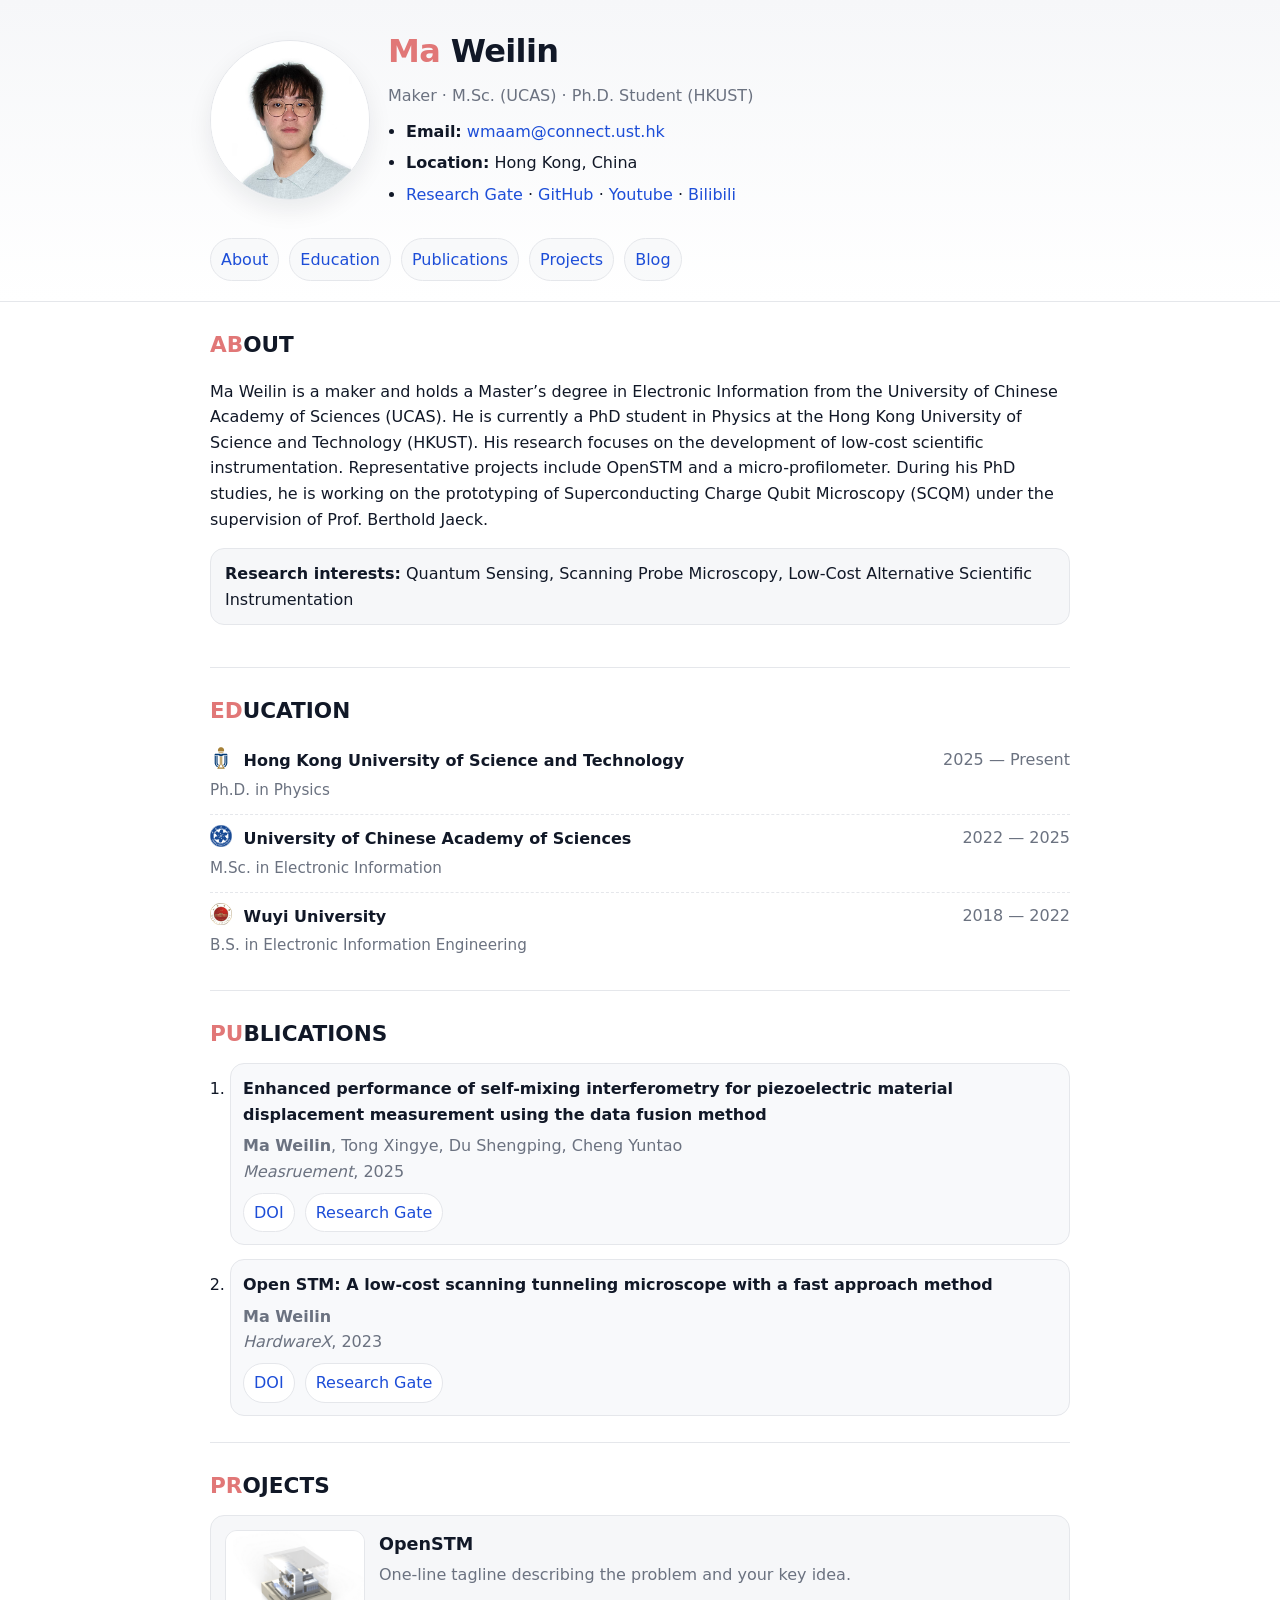
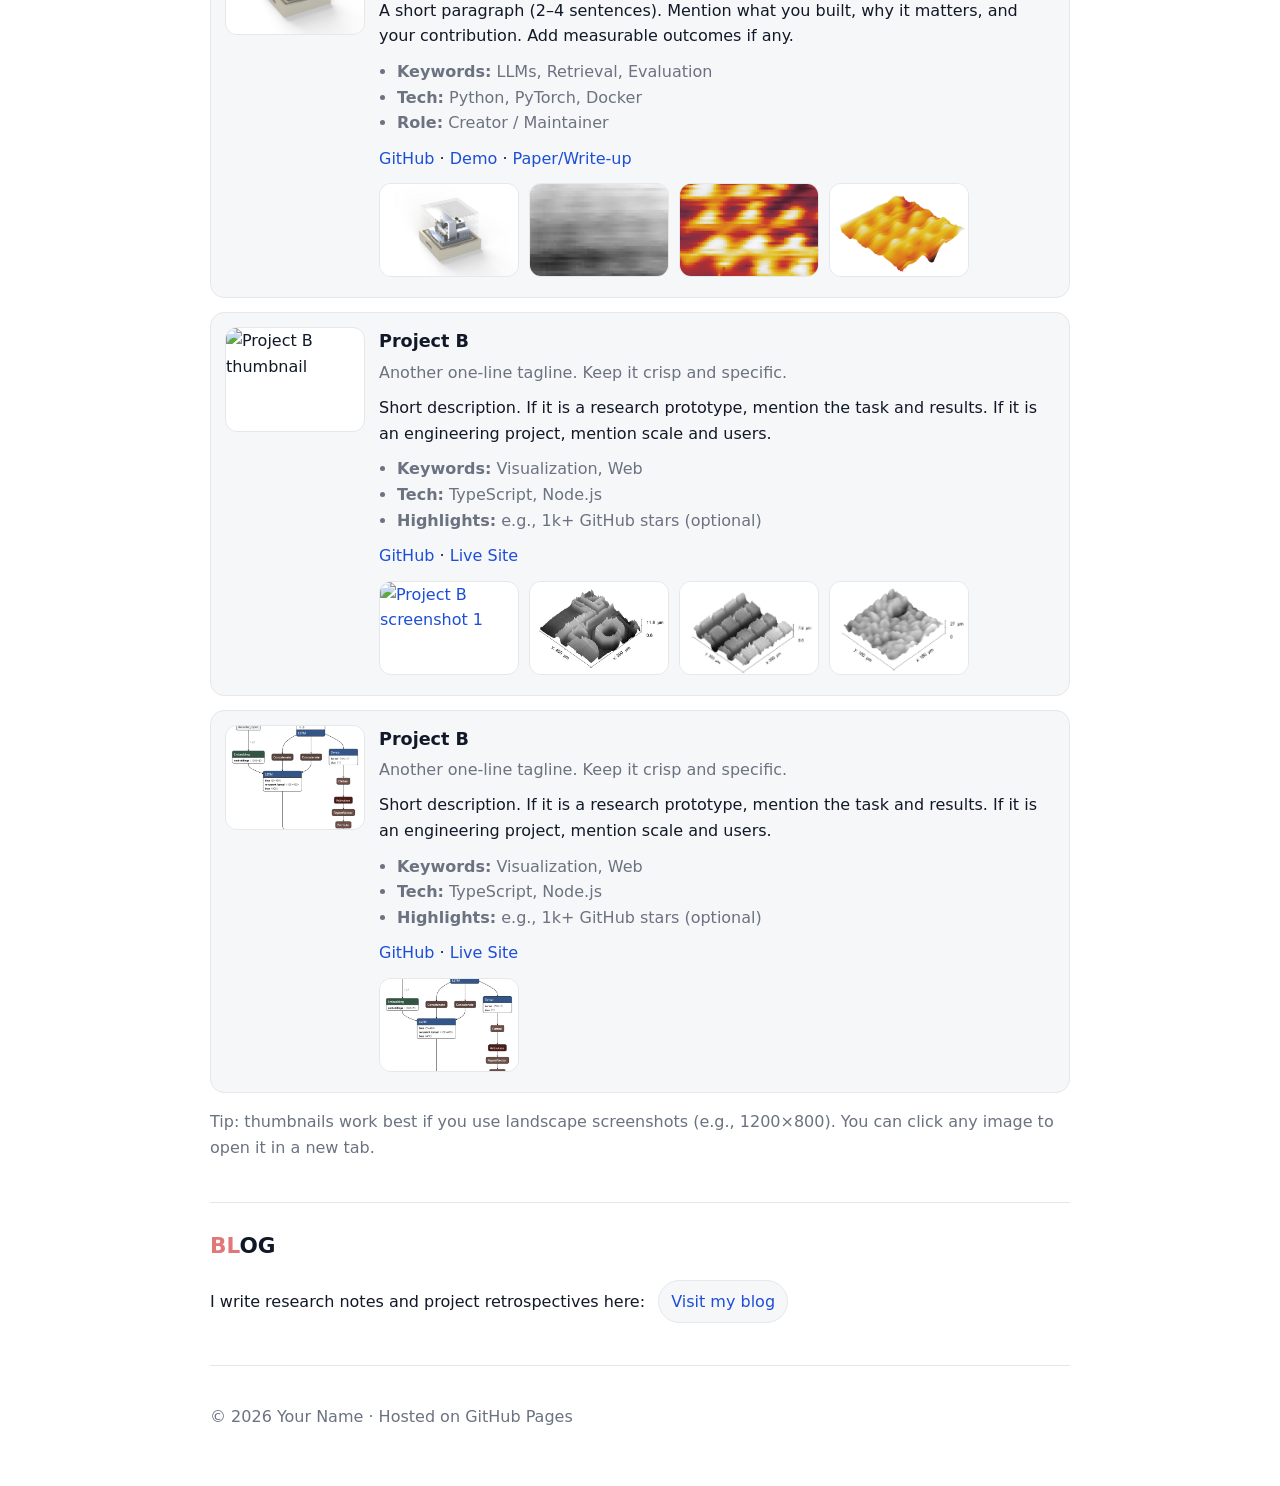
==== index.html @ 10c4ed1a "template commited" ====
<!doctype html>
<html lang="en">
  <head>
    <meta charset="utf-8" />
    <meta name="viewport" content="width=device-width, initial-scale=1" />
    <title>Ma Weilin | Academic Homepage</title>
    <meta
      name="description"
      content="Academic homepage of Ma Weilin: bio, education, publications, projects, and blog."
    />
    <meta name="color-scheme" content="light dark" />

    <link rel="stylesheet" href="assets/style.css" />
  </head>

  <body>
    <a class="skip-link" href="#main">Skip to content</a>

    <header class="site-header">
      <div class="container">
        <div class="hero">
          <img
            class="avatar"
            src="assets/avatar.jpg"
            alt="Portrait of Your Name"
            width="160"
            height="160"
            loading="lazy"
          />

          <div class="hero-text">
            <h1 class="name"><span class="pr-accent">Ma</span> Weilin</h1>
            <p class="title">
              Maker · M.Sc. (UCAS) · Ph.D. Student (HKUST)
            </p>

            <ul class="meta">
              <li>
                <strong>Email:</strong>
                <a href="mailto:wmaam@connect.ust.hk">wmaam@connect.ust.hk</a>
              </li>
              <li><strong>Location:</strong> Hong Kong, China</li>
              <li class="links">
                <a href="https://www.researchgate.net/profile/Weilin-Ma-3" target="_blank" rel="noreferrer">Research Gate</a>
                <span aria-hidden="true">·</span>
                <a href="https://github.com/Dimsmary" target="_blank" rel="noreferrer">GitHub</a>
                <span aria-hidden="true">·</span>
                <a href="https://www.youtube.com/@dimsmary8898" target="_blank" rel="noreferrer">Youtube</a>
                <span aria-hidden="true">·</span>
                <a href="https://space.bilibili.com/5657589" target="_blank" rel="noreferrer">Bilibili</a>
              </li>
            </ul>
          </div>
        </div>

        <nav class="nav" aria-label="On-page navigation">
          <a href="#about">About</a>
          <a href="#education">Education</a>
          <a href="#publications">Publications</a>
          <a href="#projects">Projects</a>
          <a href="#blog">Blog</a>
        </nav>
      </div>
    </header>

    <main id="main" class="container">
      <!-- About -->
      <section id="about" class="section">
        <h2><span class="pr-accent">AB</span>OUT</h2>
        <p>
          Ma Weilin is a maker and holds a Master’s degree in Electronic Information from the University of Chinese Academy of Sciences (UCAS). 
          He is currently a PhD student in Physics at the Hong Kong University of Science and Technology (HKUST).
          His research focuses on the development of low-cost scientific instrumentation. Representative projects include OpenSTM and a micro-profilometer.
          During his PhD studies, he is working on the prototyping of Superconducting Charge Qubit Microscopy (SCQM) under the supervision of Prof. Berthold Jaeck.
        </p>

        <p class="highlights">
          <strong>Research interests:</strong>
          <span>Quantum Sensing, Scanning Probe Microscopy, Low-Cost Alternative Scientific Instrumentation</span>
        </p>
      </section>

      <!-- Education -->
      <section id="education" class="section">
        <h2><span class="pr-accent">ED</span>UCATION</h2>

        <ol class="timeline compact">
          <li class="timeline-item">
            <div class="timeline-head">
              <span class="timeline-title">
                <img src="assets/logos/hkust.svg" alt="HKUST logo" class="edu-logo" loading="lazy"/>
                Hong Kong University of Science and Technology
              </span>
              <span class="timeline-time">2025 — Present</span>
            </div>
            <div class="timeline-body">
              <p>
                Ph.D. in Physics<br />
              </p>
            </div>
          </li>

          <li class="timeline-item">
            <div class="timeline-head">
              <span class="timeline-title">
                <img src="assets/logos/ucas.png" alt="HKUST logo" class="edu-logo" loading="lazy"/>
                University of Chinese Academy of Sciences
              </span>
              <span class="timeline-time">2022 — 2025</span>
            </div>
            <div class="timeline-body">
              <p>M.Sc. in Electronic Information</p>
            </div>
          </li>

          <li class="timeline-item">
            <div class="timeline-head">
              <span class="timeline-title">
                <img src="assets/logos/wyu.png" alt="HKUST logo" class="edu-logo" loading="lazy"/>
                Wuyi University
              </span>
              <span class="timeline-time">2018 — 2022</span>
            </div>
            <div class="timeline-body">
              <p>B.S. in Electronic Information Engineering</p>
            </div>
          </li>
        </ol>
      </section>

      <!-- Publications -->
      <section id="publications" class="section">
        <h2><span class="pr-accent">PU</span>BLICATIONS</h2>
        <ol class="pub-list">
          <li class="pub">
            <div class="pub-title"><strong>Enhanced performance of self-mixing interferometry for 
              piezoelectric material displacement measurement using the data fusion method</strong></div>
            <div class="pub-authors">
              <strong>Ma Weilin</strong>, Tong Xingye, Du Shengping, Cheng Yuntao
            </div>
            <div class="pub-venue">
              <em>Measruement</em>, 2025
            </div>
            <div class="pub-links">
              <a href="https://doi.org/10.1016/j.measurement.2025.117261" target="_blank" rel="noreferrer">DOI</a>
              <a href="https://www.researchgate.net/publication/389751464_Enhanced_performance_of_self-mixing_interferometry_for_piezoelectric_material_displacement_measurement_using_the_data_fusion_method" target="_blank" rel="noreferrer">Research Gate</a>
            </div>
          </li>

          <li class="pub">
            <div class="pub-title"><strong>Open STM: A low-cost scanning tunneling microscope with a fast approach method</strong></div>
            <div class="pub-authors">
              <strong>Ma Weilin</strong>
            </div>
            <div class="pub-venue">
              <em>HardwareX</em>, 2023
            </div>
            <div class="pub-links">
              <a href="https://doi.org/10.1016/j.ohx.2023.e00504" target="_blank" rel="noreferrer">DOI</a>
              <a href="https://www.researchgate.net/publication/376732920_Open_STM_A_low-cost_scanning_tunneling_microscope_with_a_fast_approach_method" target="_blank" rel="noreferrer">Research Gate</a>
            </div>
          </li>
        </ol>
      </section>

        <!-- Projects (with images) -->
        <section id="projects" class="section">
        <h2><span class="pr-accent">PR</span>OJECTS</h2>

        <div class="projects">
            <!-- Project A -->
            <article class="proj">
            <div class="proj-thumb">
                <img
                src="assets/projects/proj-a-1.jpg"
                alt="Project A thumbnail"
                loading="lazy"
                width="240"
                height="180"
                />
            </div>

            <div class="proj-main">
                <div class="proj-head">
                <h3 class="proj-title">OpenSTM</h3>
                <p class="proj-subtitle muted">
                    One-line tagline describing the problem and your key idea.
                </p>
                </div>

                <p class="proj-desc">
                A short paragraph (2–4 sentences). Mention what you built, why it
                matters, and your contribution. Add measurable outcomes if any.
                </p>

                <ul class="proj-meta">
                <li><strong>Keywords:</strong> LLMs, Retrieval, Evaluation</li>
                <li><strong>Tech:</strong> Python, PyTorch, Docker</li>
                <li><strong>Role:</strong> Creator / Maintainer</li>
                </ul>

                <p class="proj-links">
                <a href="#" target="_blank" rel="noreferrer">GitHub</a>
                <span aria-hidden="true">·</span>
                <a href="#" target="_blank" rel="noreferrer">Demo</a>
                <span aria-hidden="true">·</span>
                <a href="#" target="_blank" rel="noreferrer">Paper/Write-up</a>
                </p>

                <!-- Multiple small images -->
                <div class="proj-gallery" aria-label="Project A gallery">
                <a class="shot" href="assets/projects/proj-a-1.jpg" target="_blank" rel="noreferrer">
                    <img src="assets/projects/proj-a-1.jpg" alt="Project A screenshot 1" loading="lazy" width="320" height="200" />
                </a>
                <a class="shot" href="assets/projects/proj-a-2.png" target="_blank" rel="noreferrer">
                    <img src="assets/projects/proj-a-2.png" alt="Project A screenshot 2" loading="lazy" width="320" height="200" />
                </a>
                <a class="shot" href="assets/projects/proj-a-3.png" target="_blank" rel="noreferrer">
                    <img src="assets/projects/proj-a-3.png" alt="Project A screenshot 3" loading="lazy" width="320" height="200" />
                </a>
                <a class="shot" href="assets/projects/proj-a-4.png" target="_blank" rel="noreferrer">
                    <img src="assets/projects/proj-a-4.png" alt="Project A screenshot 3" loading="lazy" width="320" height="200" />
                </a>
                </div>
            </div>
            </article>

            <!-- Project B -->
            <article class="proj">
            <div class="proj-thumb">
                <img
                src="assets/projects/proj-b-1.jpg"
                alt="Project B thumbnail"
                loading="lazy"
                width="240"
                height="180"
                />
            </div>

            <div class="proj-main">
                <div class="proj-head">
                <h3 class="proj-title">Project B</h3>
                <p class="proj-subtitle muted">
                    Another one-line tagline. Keep it crisp and specific.
                </p>
                </div>

                <p class="proj-desc">
                Short description. If it is a research prototype, mention the task and
                results. If it is an engineering project, mention scale and users.
                </p>

                <ul class="proj-meta">
                <li><strong>Keywords:</strong> Visualization, Web</li>
                <li><strong>Tech:</strong> TypeScript, Node.js</li>
                <li><strong>Highlights:</strong> e.g., 1k+ GitHub stars (optional)</li>
                </ul>

                <p class="proj-links">
                <a href="#" target="_blank" rel="noreferrer">GitHub</a>
                <span aria-hidden="true">·</span>
                <a href="#" target="_blank" rel="noreferrer">Live Site</a>
                </p>

                <div class="proj-gallery" aria-label="Project B gallery">
                <a class="shot" href="assets/projects/proj-b-1.jpg" target="_blank" rel="noreferrer">
                    <img src="assets/projects/proj-b-1.jpg" alt="Project B screenshot 1" loading="lazy" width="320" height="200" />
                </a>
                <a class="shot" href="assets/projects/proj-b-2.png" target="_blank" rel="noreferrer">
                    <img src="assets/projects/proj-b-2.png" alt="Project B screenshot 2" loading="lazy" width="320" height="200" />
                </a>
                                <a class="shot" href="assets/projects/proj-b-3.png" target="_blank" rel="noreferrer">
                    <img src="assets/projects/proj-b-3.png" alt="Project B screenshot 2" loading="lazy" width="320" height="200" />
                </a>
                                <a class="shot" href="assets/projects/proj-b-4.png" target="_blank" rel="noreferrer">
                    <img src="assets/projects/proj-b-4.png" alt="Project B screenshot 2" loading="lazy" width="320" height="200" />
                </a>
                </div>
            </div>
            </article>

            <!-- Project C -->
            <article class="proj">
            <div class="proj-thumb">
                <img
                src="assets/projects/proj-c-1.png"
                alt="Project B thumbnail"
                loading="lazy"
                width="240"
                height="180"
                />
            </div>

            <div class="proj-main">
                <div class="proj-head">
                <h3 class="proj-title">Project B</h3>
                <p class="proj-subtitle muted">
                    Another one-line tagline. Keep it crisp and specific.
                </p>
                </div>

                <p class="proj-desc">
                Short description. If it is a research prototype, mention the task and
                results. If it is an engineering project, mention scale and users.
                </p>

                <ul class="proj-meta">
                <li><strong>Keywords:</strong> Visualization, Web</li>
                <li><strong>Tech:</strong> TypeScript, Node.js</li>
                <li><strong>Highlights:</strong> e.g., 1k+ GitHub stars (optional)</li>
                </ul>

                <p class="proj-links">
                <a href="#" target="_blank" rel="noreferrer">GitHub</a>
                <span aria-hidden="true">·</span>
                <a href="#" target="_blank" rel="noreferrer">Live Site</a>
                </p>

                <div class="proj-gallery" aria-label="Project B gallery">
                <a class="shot" href="assets/projects/proj-c-1.png" target="_blank" rel="noreferrer">
                    <img src="assets/projects/proj-c-1.png" alt="Project B screenshot 1" loading="lazy" width="320" height="200" />
                </a>
                </div>
            </div>
            </article>
        </div>

        <p class="muted project-note">
            Tip: thumbnails work best if you use landscape screenshots (e.g., 1200×800).
            You can click any image to open it in a new tab.
        </p>
        </section>

      <!-- Blog -->
      <section id="blog" class="section">
        <h2><span class="pr-accent">BL</span>OG</h2>
        <p>
          I write research notes and project retrospectives here:
          <a class="button" href="https://blog.dimsmary.tech" target="_blank" rel="noreferrer">
            Visit my blog
          </a>
        </p>
      </section>

      <footer class="footer">
        <p class="muted">
          © <span id="year"></span> Your Name · Hosted on GitHub Pages
        </p>
      </footer>
    </main>

    <script>
      document.getElementById("year").textContent = new Date().getFullYear();
    </script>
  </body>
</html>
---- assets/style.css ----
/* ========== Base ========== */
:root {
  --bg: #ffffff;
  --panel: #f6f7f9;
  --text: #111827;
  --muted: #6b7280;
  --border: #e5e7eb;
  --link: #1d4ed8;
  --link-hover: #1e40af;

  --shadow: 0 10px 25px rgba(17, 24, 39, 0.08);
  --radius: 14px;

  --maxw: 860px;
  --gap: 18px;
}

@media (prefers-color-scheme: dark) {
  :root {
    --bg: #0b1220;
    --panel: #0f1a2d;
    --text: #e5e7eb;
    --muted: #9ca3af;
    --border: #1f2a44;
    --link: #93c5fd;
    --link-hover: #bfdbfe;

    --shadow: 0 10px 25px rgba(0, 0, 0, 0.35);
  }
}

* {
  box-sizing: border-box;
}

html,
body {
  margin: 0;
  padding: 0;
}

body {
  background: var(--bg);
  color: var(--text);
  font-family: ui-sans-serif, system-ui, -apple-system, Segoe UI, Roboto,
    Helvetica, Arial, "Apple Color Emoji", "Segoe UI Emoji";
  line-height: 1.6;
}

a {
  color: var(--link);
  text-decoration: none;
}

a:hover {
  color: var(--link-hover);
  text-decoration: underline;
}

.container {
  width: min(var(--maxw), calc(100% - 32px));
  margin: 0 auto;
}

.muted {
  color: var(--muted);
}

.skip-link {
  position: absolute;
  left: -999px;
  top: 12px;
  background: var(--panel);
  border: 1px solid var(--border);
  padding: 10px 12px;
  border-radius: 10px;
}

.skip-link:focus {
  left: 16px;
  z-index: 10;
}

/* ========== Header ========== */
.site-header {
  border-bottom: 1px solid var(--border);
  background: linear-gradient(180deg, var(--panel), transparent);
}

.hero {
  display: grid;
  grid-template-columns: 160px 1fr;
  gap: 18px;
  align-items: center;
  padding: 26px 0 14px;
}

@media (max-width: 640px) {
  .hero {
    grid-template-columns: 1fr;
  }
}

.avatar {
  width: 160px;
  height: 160px;
  border-radius: 999px;
  object-fit: cover;
  border: 1px solid var(--border);
  box-shadow: var(--shadow);
}

.name {
  margin: 0 0 6px;
  font-size: 2rem;
  letter-spacing: -0.02em;
}

.title {
  margin: 0 0 10px;
  color: var(--muted);
}

.meta {
  margin: 0;
  padding-left: 18px;
}

.meta li {
  margin: 6px 0;
}

.meta .links a {
  white-space: nowrap;
}

.nav {
  display: flex;
  flex-wrap: wrap;
  gap: 10px;
  padding: 10px 0 20px;
}

.nav a {
  display: inline-block;
  padding: 8px 10px;
  border: 1px solid var(--border);
  background: color-mix(in srgb, var(--panel) 65%, transparent);
  border-radius: 999px;
  text-decoration: none;
}

.nav a:hover {
  text-decoration: none;
}

/* ========== Sections ========== */
.section {
  padding: 26px 0;
  border-bottom: 1px solid var(--border);
}

.section h2 {
  margin: 0 0 12px;
  font-size: 1.35rem;
}

.highlights {
  background: var(--panel);
  border: 1px solid var(--border);
  padding: 12px 14px;
  border-radius: var(--radius);
}

/* ========== Timeline (Education) ========== */
.timeline {
  list-style: none;
  padding: 0;
  margin: 0;
  display: grid;
  gap: 12px;
}

.timeline-item {
  background: var(--panel);
  border: 1px solid var(--border);
  border-radius: var(--radius);
  padding: 14px 14px;
}

.timeline-head {
  display: flex;
  justify-content: space-between;
  gap: 10px;
  flex-wrap: wrap;
}

.timeline-title {
  font-weight: 650;
}

.timeline-time {
  color: var(--muted);
}

.edu-logo {
  width: 22px;
  height: 22px;
  margin-right: 6px;
  vertical-align: -3px;
  object-fit: contain;
  flex-shrink: 0;
}

/* ===== Compact Education Timeline ===== */
.timeline.compact {
  gap: 6px;
}

.timeline.compact .timeline-item {
  background: transparent;
  border: none;
  border-radius: 0;
  padding: 6px 0;
}

.timeline.compact .timeline-item + .timeline-item {
  border-top: 1px dashed var(--border);
  padding-top: 10px;
}

.timeline.compact .timeline-body p {
  margin: 4px 0 0;
  color: var(--muted);
  font-size: 0.95rem;
}

/* ========== Publications ========== */
.pub-list {
  margin: 0;
  padding-left: 20px;
  display: grid;
  gap: 14px;
}

.pub {
  padding: 12px 12px;
  border: 1px solid var(--border);
  border-radius: var(--radius);
  background: color-mix(in srgb, var(--panel) 70%, transparent);
}

.pub-title {
  margin-bottom: 6px;
}

.pub-authors,
.pub-venue {
  color: var(--muted);
}

.pub-links {
  margin-top: 8px;
  display: flex;
  flex-wrap: wrap;
  gap: 10px;
}

.pub-links a {
  padding: 6px 10px;
  border: 1px solid var(--border);
  border-radius: 999px;
  text-decoration: none;
  background: var(--bg);
}

.tag {
  display: inline-block;
  margin-left: 8px;
  padding: 2px 8px;
  border-radius: 999px;
  border: 1px solid var(--border);
  color: var(--muted);
  font-size: 0.85rem;
}

/* ========== Projects (small images, multiple shots) ========== */
.projects {
  display: grid;
  grid-template-columns: 1fr;
  gap: 14px;
}

.proj {
  display: grid;
  grid-template-columns: 140px 1fr;
  gap: 14px;
  border: 1px solid var(--border);
  border-radius: var(--radius);
  background: var(--panel);
  padding: 14px;
}

@media (max-width: 640px) {
  .proj-thumb {
    display: none;
  }
  .proj {
    grid-template-columns: 1fr;
  }
}

.proj-thumb img {
  width: 140px;
  height: 105px;
  border-radius: 12px;
  object-fit: cover;
  border: 1px solid var(--border);
  background: var(--bg);
  display: block;
}


.proj-title {
  margin: 0;
  font-size: 1.1rem;
}

.proj-subtitle {
  margin: 4px 0 0;
}

.proj-desc {
  margin: 10px 0;
}

.proj-meta {
  margin: 0;
  padding-left: 18px;
  color: var(--muted);
}

.proj-links {
  margin: 10px 0 0;
}

/* Gallery: desktop = horizontal scroll, mobile = grid */
.proj-gallery {
  margin-top: 12px;
  display: grid;
  grid-auto-flow: column;
  grid-auto-columns: 140px;
  gap: 10px;
  overflow-x: auto;
  padding-bottom: 6px;
  scroll-snap-type: x mandatory;
}

.shot {
  display: block;
  scroll-snap-align: start;
  border-radius: 12px;
  overflow: hidden;
  border: 1px solid var(--border);
  background: var(--bg);
}

.shot img {
  display: block;
  width: 100%;
  height: 92px;
  object-fit: cover;
}

/* Mobile: turn gallery into a tidy grid (no horizontal scrolling) */
@media (max-width: 640px) {
  .proj-gallery {
    overflow-x: visible;
    padding-bottom: 0;
    scroll-snap-type: none;

    grid-auto-flow: initial;
    grid-auto-columns: initial;

    grid-template-columns: repeat(2, minmax(0, 1fr));
    gap: 10px;
  }

  .shot img {
    height: auto;
    aspect-ratio: 4 / 3;
  }
}

/* ========== Blog button ========== */
.button {
  display: inline-block;
  margin-left: 8px;
  padding: 8px 12px;
  border-radius: 999px;
  border: 1px solid var(--border);
  background: var(--panel);
  text-decoration: none;
}

.button:hover {
  text-decoration: none;
}

/* ========== Footer ========== */
.footer {
  padding: 22px 0 40px;
}

@media (max-width: 640px) {
  .hero {
    justify-items: center; /* centers the avatar + text block in the grid */
    text-align: center;    /* centers text */
  }

  .avatar {
    margin: 0 auto;        /* ensures image centers even if layout changes */
  }

  .meta {
    padding-left: 0;       /* remove the default list indentation */
    list-style: none;      /* optional: cleaner on mobile */
  }

  .nav {
    justify-content: center; /* center the pills */
  }
}

.pr-accent {
  color: #e17777; /* muted/desaturated red */
}
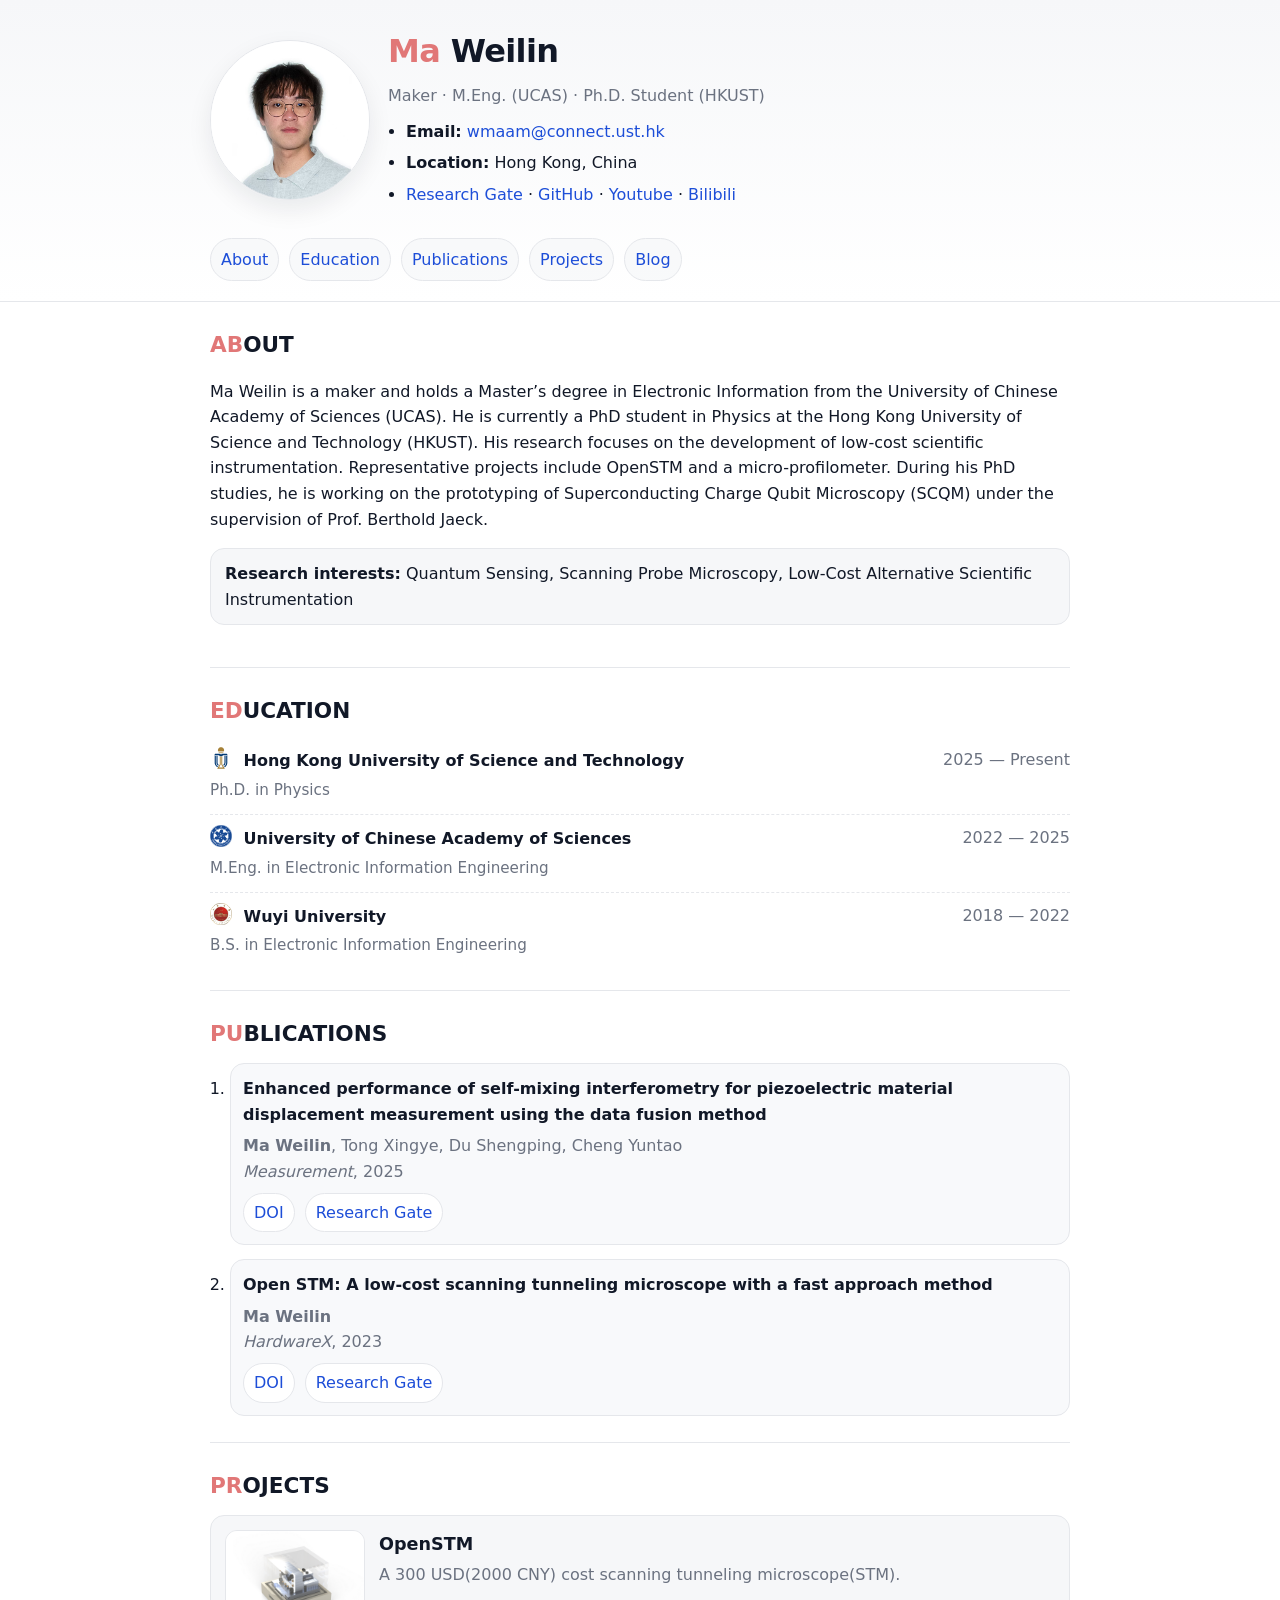
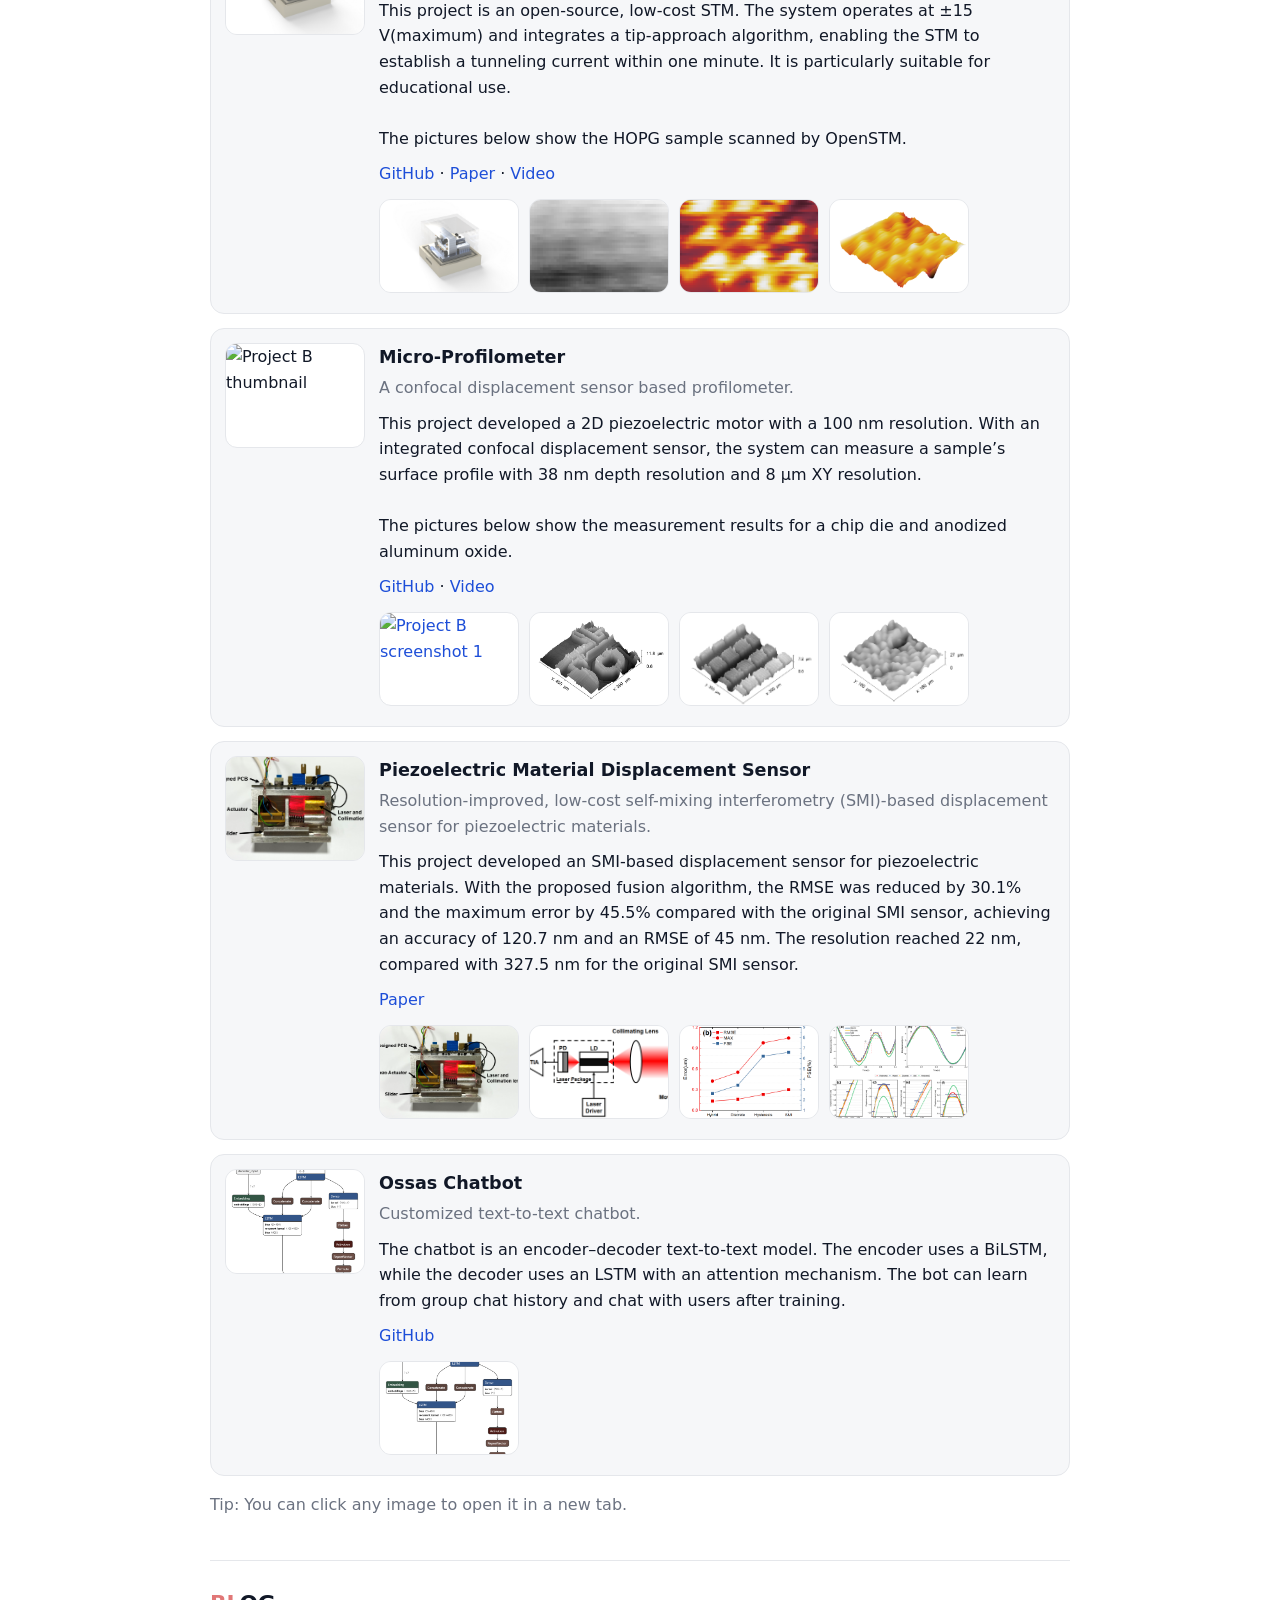
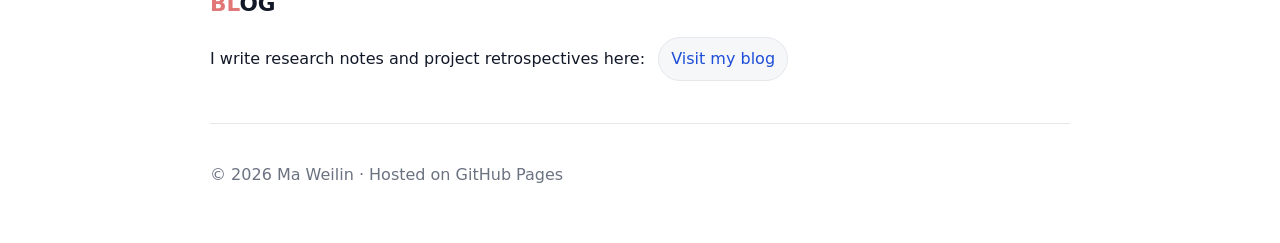
==== commit 76b2ae44: "first edition done" ====
--- a/index.html
+++ b/index.html
@@ -31,7 +31,7 @@
           <div class="hero-text">
             <h1 class="name"><span class="pr-accent">Ma</span> Weilin</h1>
             <p class="title">
-              Maker · M.Sc. (UCAS) · Ph.D. Student (HKUST)
+              Maker · M.Eng. (UCAS) · Ph.D. Student (HKUST)
             </p>
 
             <ul class="meta">
@@ -109,7 +109,7 @@
               <span class="timeline-time">2022 — 2025</span>
             </div>
             <div class="timeline-body">
-              <p>M.Sc. in Electronic Information</p>
+              <p>M.Eng. in Electronic Information Engineering</p>
             </div>
           </li>
 
@@ -139,7 +139,7 @@
               <strong>Ma Weilin</strong>, Tong Xingye, Du Shengping, Cheng Yuntao
             </div>
             <div class="pub-venue">
-              <em>Measruement</em>, 2025
+              <em>Measurement</em>, 2025
             </div>
             <div class="pub-links">
               <a href="https://doi.org/10.1016/j.measurement.2025.117261" target="_blank" rel="noreferrer">DOI</a>
@@ -184,28 +184,32 @@
                 <div class="proj-head">
                 <h3 class="proj-title">OpenSTM</h3>
                 <p class="proj-subtitle muted">
-                    One-line tagline describing the problem and your key idea.
+                    A 300 USD(2000 CNY) cost scanning tunneling microscope(STM).
                 </p>
                 </div>
 
                 <p class="proj-desc">
-                A short paragraph (2–4 sentences). Mention what you built, why it
-                matters, and your contribution. Add measurable outcomes if any.
-                </p>
-
-                <ul class="proj-meta">
+                This project is an open-source, low-cost STM. 
+                The system operates at ±15 V(maximum) and integrates a tip-approach algorithm, 
+                enabling the STM to establish a tunneling current within one minute. 
+                It is particularly suitable for educational use.
+                </br></br>
+                The pictures below show the HOPG sample scanned by OpenSTM.
+                </p>
+
+                <!-- <ul class="proj-meta">
                 <li><strong>Keywords:</strong> LLMs, Retrieval, Evaluation</li>
                 <li><strong>Tech:</strong> Python, PyTorch, Docker</li>
                 <li><strong>Role:</strong> Creator / Maintainer</li>
-                </ul>
+                </ul> -->
 
                 <p class="proj-links">
-                <a href="#" target="_blank" rel="noreferrer">GitHub</a>
-                <span aria-hidden="true">·</span>
-                <a href="#" target="_blank" rel="noreferrer">Demo</a>
-                <span aria-hidden="true">·</span>
-                <a href="#" target="_blank" rel="noreferrer">Paper/Write-up</a>
-                </p>
+                <a href="https://github.com/Dimsmary/OpenSTM/blob/main/readme_eng.md" target="_blank" rel="noreferrer">GitHub</a>
+                <span aria-hidden="true">·</span>
+                <a href="https://doi.org/10.1016/j.ohx.2023.e00504" target="_blank" rel="noreferrer">Paper</a>
+                <span aria-hidden="true">·</span>
+                <a href="https://www.youtube.com/watch?v=noWLMcfyqbQ" target="_blank" rel="noreferrer">Video</a>
+              </p>
 
                 <!-- Multiple small images -->
                 <div class="proj-gallery" aria-label="Project A gallery">
@@ -239,27 +243,24 @@
 
             <div class="proj-main">
                 <div class="proj-head">
-                <h3 class="proj-title">Project B</h3>
+                <h3 class="proj-title">Micro-Profilometer</h3>
                 <p class="proj-subtitle muted">
-                    Another one-line tagline. Keep it crisp and specific.
-                </p>
-                </div>
-
+                    A confocal displacement sensor based profilometer.
+                </p>
+                </div>
+                
                 <p class="proj-desc">
-                Short description. If it is a research prototype, mention the task and
-                results. If it is an engineering project, mention scale and users.
-                </p>
-
-                <ul class="proj-meta">
-                <li><strong>Keywords:</strong> Visualization, Web</li>
-                <li><strong>Tech:</strong> TypeScript, Node.js</li>
-                <li><strong>Highlights:</strong> e.g., 1k+ GitHub stars (optional)</li>
-                </ul>
+                This project developed a 2D piezoelectric motor with a 100 nm resolution. 
+                With an integrated confocal displacement sensor, the system can measure a sample’s 
+                surface profile with 38 nm depth resolution and 8 µm XY resolution.
+                </br></br>
+                The pictures below show the measurement results for a chip die and anodized aluminum oxide.
+                </p>
 
                 <p class="proj-links">
-                <a href="#" target="_blank" rel="noreferrer">GitHub</a>
-                <span aria-hidden="true">·</span>
-                <a href="#" target="_blank" rel="noreferrer">Live Site</a>
+                <a href="https://github.com/Dimsmary/Micro-Profilometer/blob/main/README_ENG.md" target="_blank" rel="noreferrer">GitHub</a>
+                <span aria-hidden="true">·</span>
+                <a href="https://www.youtube.com/watch?v=2pDqUTzCrek" target="_blank" rel="noreferrer">Video</a>
                 </p>
 
                 <div class="proj-gallery" aria-label="Project B gallery">
@@ -293,41 +294,84 @@
 
             <div class="proj-main">
                 <div class="proj-head">
-                <h3 class="proj-title">Project B</h3>
+                <h3 class="proj-title">Piezoelectric Material Displacement Sensor</h3>
                 <p class="proj-subtitle muted">
-                    Another one-line tagline. Keep it crisp and specific.
+                    Resolution-improved, low-cost self-mixing interferometry (SMI)-based displacement sensor for piezoelectric materials.
                 </p>
                 </div>
 
                 <p class="proj-desc">
-                Short description. If it is a research prototype, mention the task and
-                results. If it is an engineering project, mention scale and users.
-                </p>
-
-                <ul class="proj-meta">
-                <li><strong>Keywords:</strong> Visualization, Web</li>
-                <li><strong>Tech:</strong> TypeScript, Node.js</li>
-                <li><strong>Highlights:</strong> e.g., 1k+ GitHub stars (optional)</li>
-                </ul>
+                This project developed an SMI-based displacement sensor for piezoelectric materials. 
+                With the proposed fusion algorithm, the RMSE was reduced by 30.1% and the maximum error by 45.5% 
+                compared with the original SMI sensor, achieving an accuracy of 120.7 nm and an RMSE of 45 nm. 
+                The resolution reached 22 nm, compared with 327.5 nm for the original SMI sensor.
+                </p>
 
                 <p class="proj-links">
-                <a href="#" target="_blank" rel="noreferrer">GitHub</a>
-                <span aria-hidden="true">·</span>
-                <a href="#" target="_blank" rel="noreferrer">Live Site</a>
-                </p>
-
-                <div class="proj-gallery" aria-label="Project B gallery">
+                <a href="https://doi.org/10.1016/j.measurement.2025.117261" target="_blank" rel="noreferrer">Paper</a>
+                </p>
+
+                <div class="proj-gallery" aria-label="Project C gallery">
                 <a class="shot" href="assets/projects/proj-c-1.png" target="_blank" rel="noreferrer">
                     <img src="assets/projects/proj-c-1.png" alt="Project B screenshot 1" loading="lazy" width="320" height="200" />
                 </a>
+                    <a class="shot" href="assets/projects/proj-c-2.png" target="_blank" rel="noreferrer">
+                    <img src="assets/projects/proj-c-2.png" alt="Project B screenshot 1" loading="lazy" width="320" height="200" />
+                </a>
+                </a>
+                    <a class="shot" href="assets/projects/proj-c-3.png" target="_blank" rel="noreferrer">
+                    <img src="assets/projects/proj-c-3.png" alt="Project B screenshot 1" loading="lazy" width="320" height="200" />
+                </a>
+                </a>
+                    <a class="shot" href="assets/projects/proj-c-4.png" target="_blank" rel="noreferrer">
+                    <img src="assets/projects/proj-c-4.png" alt="Project B screenshot 1" loading="lazy" width="320" height="200" />
+                </a>
+                </div>
+            </div>
+            </article>
+
+            <!-- Project D -->
+            <article class="proj">
+            <div class="proj-thumb">
+                <img
+                src="assets/projects/proj-d-1.png"
+                alt="Project B thumbnail"
+                loading="lazy"
+                width="240"
+                height="180"
+                />
+            </div>
+
+            <div class="proj-main">
+                <div class="proj-head">
+                <h3 class="proj-title">Ossas Chatbot</h3>
+                <p class="proj-subtitle muted">
+                    Customized text-to-text chatbot.
+                </p>
+                </div>
+
+                <p class="proj-desc">
+                The chatbot is an encoder–decoder text-to-text model. 
+                The encoder uses a BiLSTM, while the decoder uses an LSTM with 
+                an attention mechanism. The bot can learn from group chat history 
+                and chat with users after training.
+                </p>
+
+                <p class="proj-links">
+                <a href="https://github.com/Dimsmary/Ossas_ChatBot" target="_blank" rel="noreferrer">GitHub</a>
+                </p>
+
+                <div class="proj-gallery" aria-label="Project D gallery">
+                <a class="shot" href="assets/projects/proj-d-1.png" target="_blank" rel="noreferrer">
+                    <img src="assets/projects/proj-d-1.png" alt="Project B screenshot 1" loading="lazy" width="320" height="200" />
+                </a>
                 </div>
             </div>
             </article>
         </div>
 
         <p class="muted project-note">
-            Tip: thumbnails work best if you use landscape screenshots (e.g., 1200×800).
-            You can click any image to open it in a new tab.
+            Tip: You can click any image to open it in a new tab.
         </p>
         </section>
 
@@ -344,7 +388,7 @@
 
       <footer class="footer">
         <p class="muted">
-          © <span id="year"></span> Your Name · Hosted on GitHub Pages
+          © <span id="year"></span> Ma Weilin · Hosted on GitHub Pages
         </p>
       </footer>
     </main>
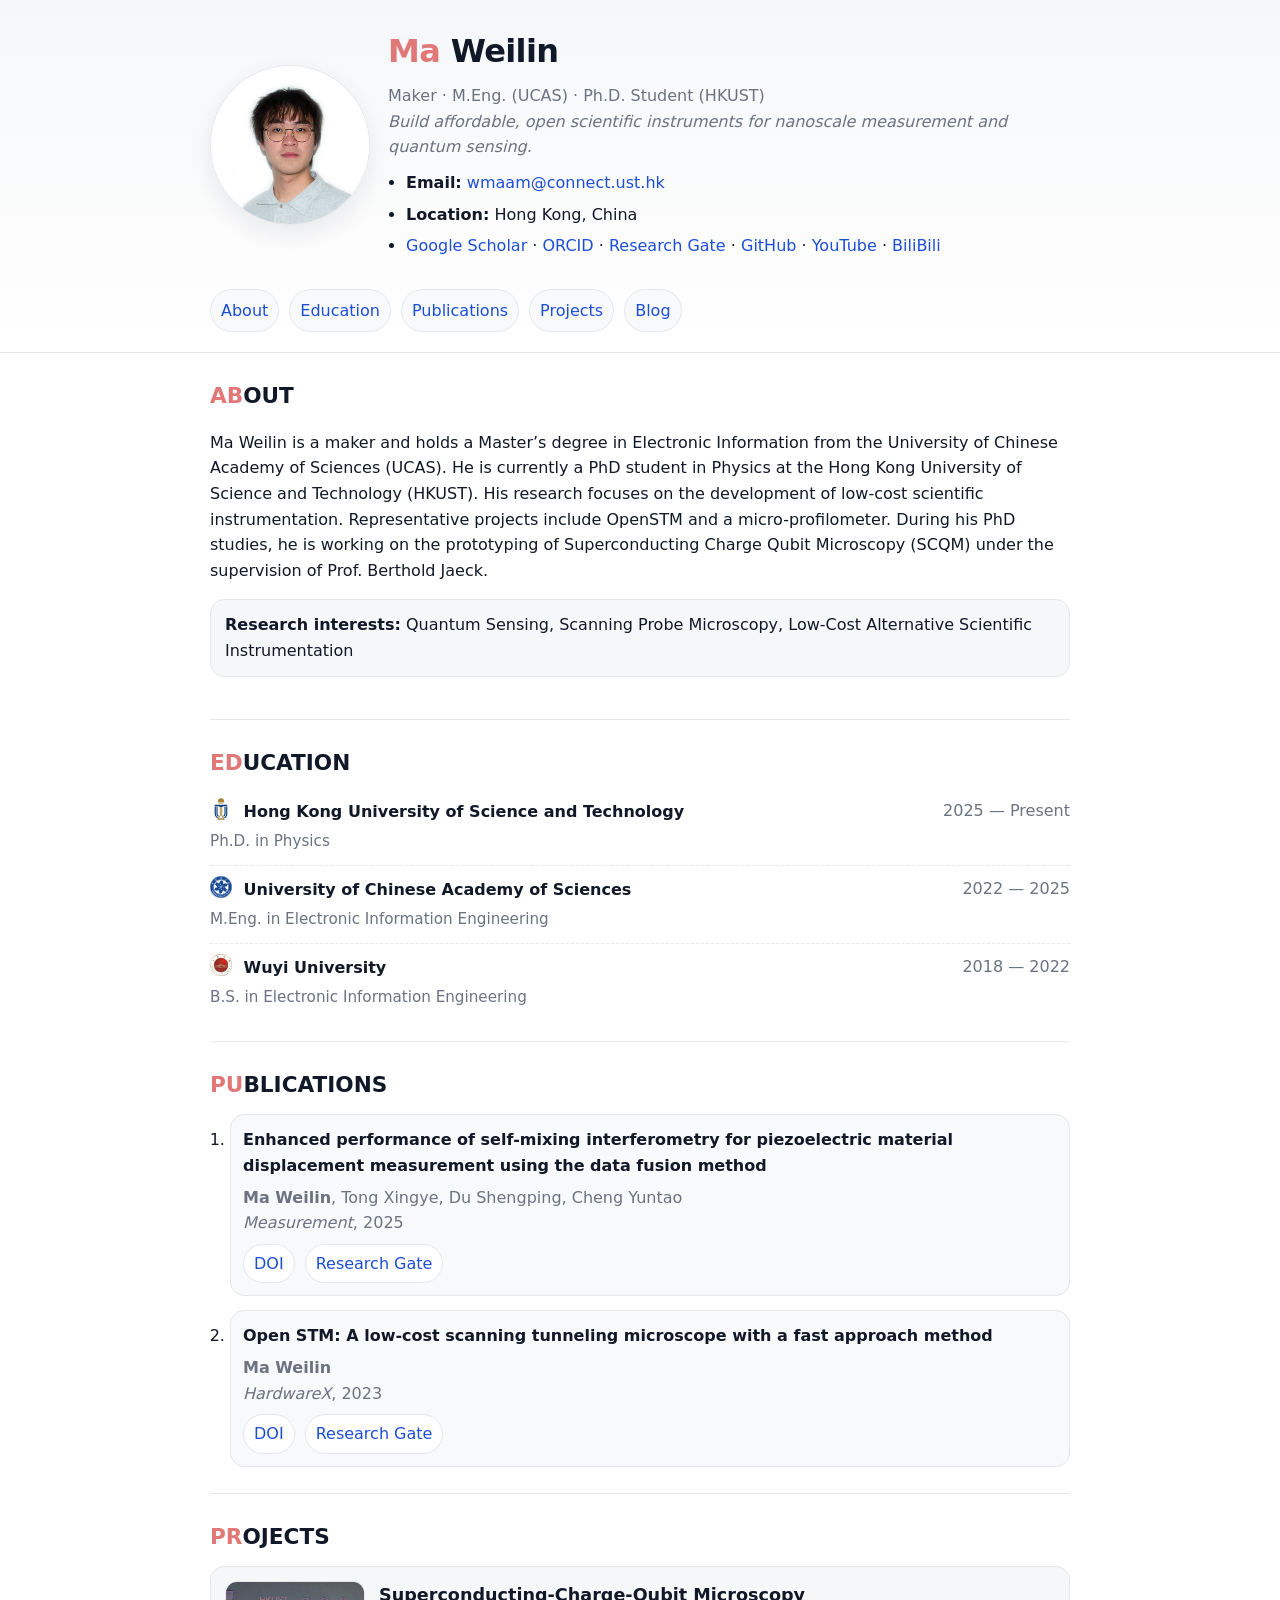
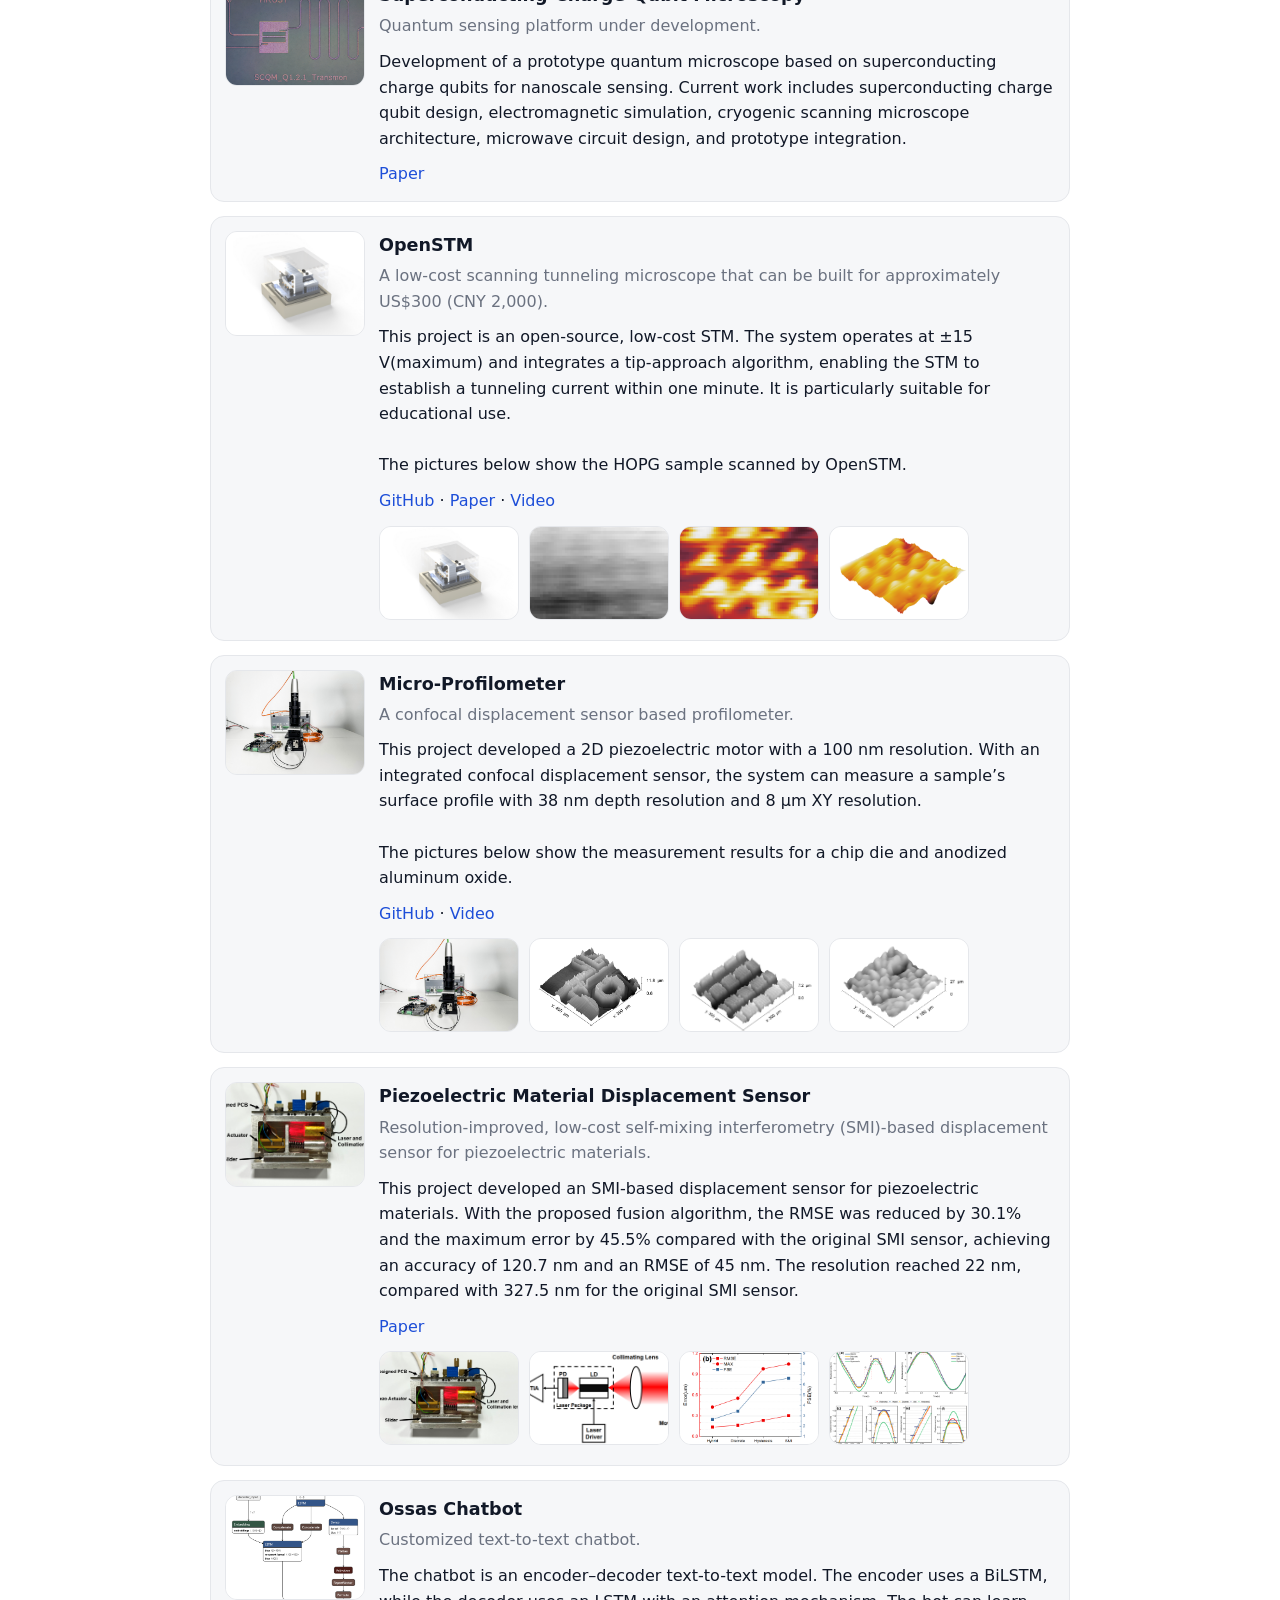
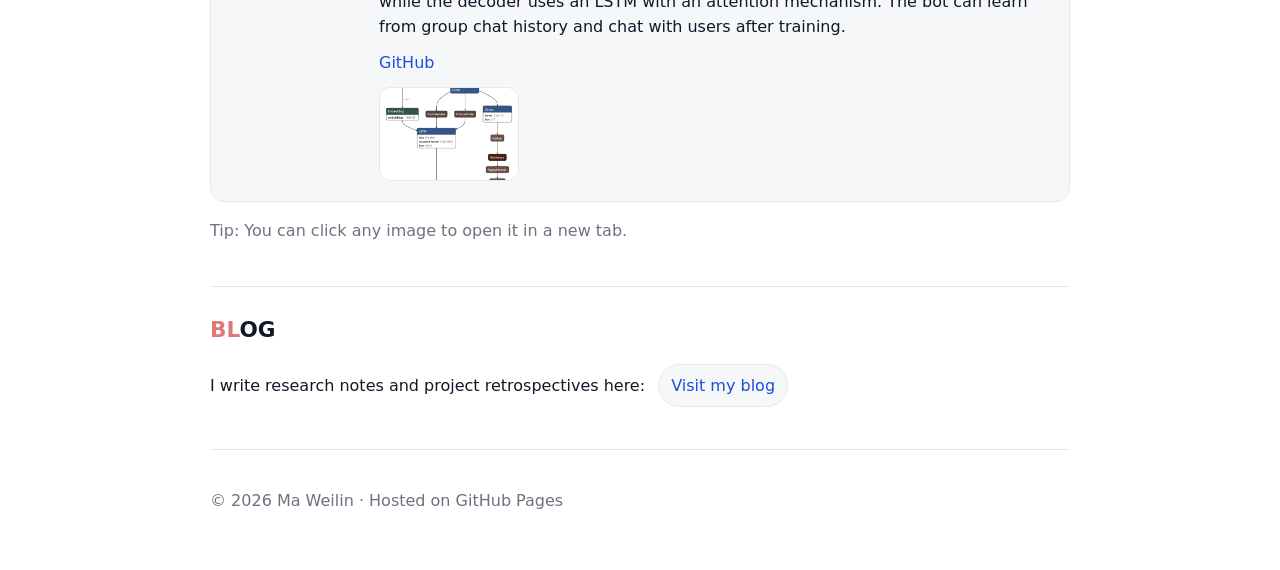
==== commit 467442a9: "update" ====
--- a/index.html
+++ b/index.html
@@ -31,7 +31,8 @@
           <div class="hero-text">
             <h1 class="name"><span class="pr-accent">Ma</span> Weilin</h1>
             <p class="title">
-              Maker · M.Eng. (UCAS) · Ph.D. Student (HKUST)
+              Maker · M.Eng. (UCAS) · Ph.D. Student (HKUST) </br>
+              <I>Build affordable, open scientific instruments for nanoscale measurement and quantum sensing.</I>
             </p>
 
             <ul class="meta">
@@ -41,13 +42,17 @@
               </li>
               <li><strong>Location:</strong> Hong Kong, China</li>
               <li class="links">
+                <a href="https://scholar.google.com/citations?user=jkRgfvgAAAAJ" target="_blank" rel="noreferrer">Google Scholar</a>
+                <span aria-hidden="true">·</span>
+                <a href="https://orcid.org/my-orcid?orcid=0009-0009-7105-8692" target="_blank" rel="noreferrer">ORCID</a>
+                <span aria-hidden="true">·</span>
                 <a href="https://www.researchgate.net/profile/Weilin-Ma-3" target="_blank" rel="noreferrer">Research Gate</a>
                 <span aria-hidden="true">·</span>
                 <a href="https://github.com/Dimsmary" target="_blank" rel="noreferrer">GitHub</a>
                 <span aria-hidden="true">·</span>
-                <a href="https://www.youtube.com/@dimsmary8898" target="_blank" rel="noreferrer">Youtube</a>
-                <span aria-hidden="true">·</span>
-                <a href="https://space.bilibili.com/5657589" target="_blank" rel="noreferrer">Bilibili</a>
+                <a href="https://www.youtube.com/@dimsmary8898" target="_blank" rel="noreferrer">YouTube</a>
+                <span aria-hidden="true">·</span>
+                <a href="https://space.bilibili.com/5657589" target="_blank" rel="noreferrer">BiliBili</a>
               </li>
             </ul>
           </div>
@@ -172,6 +177,62 @@
             <article class="proj">
             <div class="proj-thumb">
                 <img
+                src="assets/projects/proj-aa.png"
+                alt="Project A thumbnail"
+                loading="lazy"
+                width="240"
+                height="180"
+                />
+            </div>
+
+            <div class="proj-main">
+                <div class="proj-head">
+                <h3 class="proj-title">Superconducting-Charge-Qubit Microscopy</h3>
+                <p class="proj-subtitle muted">
+                    Quantum sensing platform under development.
+                </p>
+                </div>
+
+                <p class="proj-desc">
+                Development of a prototype quantum microscope based on 
+                superconducting charge qubits for nanoscale sensing. 
+                Current work includes superconducting charge qubit design, 
+                electromagnetic simulation, cryogenic scanning microscope architecture, 
+                microwave circuit design, and prototype integration.
+                </p>
+
+                <!-- <ul class="proj-meta">
+                <li><strong>Keywords:</strong> LLMs, Retrieval, Evaluation</li>
+                <li><strong>Tech:</strong> Python, PyTorch, Docker</li>
+                <li><strong>Role:</strong> Creator / Maintainer</li>
+                </ul> -->
+
+                <p class="proj-links">
+                <a href="https://doi.org/10.1103/PhysRevResearch.2.043031" target="_blank" rel="noreferrer">Paper</a>
+              </p>
+
+                <!-- Multiple small images -->
+                <!-- <div class="proj-gallery" aria-label="Project A gallery">
+                <a class="shot" href="assets/projects/proj-a-1.jpg" target="_blank" rel="noreferrer">
+                    <img src="assets/projects/proj-a-1.jpg" alt="Project A screenshot 1" loading="lazy" width="320" height="200" />
+                </a>
+                <a class="shot" href="assets/projects/proj-a-2.png" target="_blank" rel="noreferrer">
+                    <img src="assets/projects/proj-a-2.png" alt="Project A screenshot 2" loading="lazy" width="320" height="200" />
+                </a>
+                <a class="shot" href="assets/projects/proj-a-3.png" target="_blank" rel="noreferrer">
+                    <img src="assets/projects/proj-a-3.png" alt="Project A screenshot 3" loading="lazy" width="320" height="200" />
+                </a>
+                <a class="shot" href="assets/projects/proj-a-4.png" target="_blank" rel="noreferrer">
+                    <img src="assets/projects/proj-a-4.png" alt="Project A screenshot 3" loading="lazy" width="320" height="200" />
+                </a>
+                </div> -->
+            </div>
+            </article>
+
+            <!-- Project B -->
+            <article class="proj">
+            <div class="proj-thumb">
+                <img
                 src="assets/projects/proj-a-1.jpg"
                 alt="Project A thumbnail"
                 loading="lazy"
@@ -184,7 +245,7 @@
                 <div class="proj-head">
                 <h3 class="proj-title">OpenSTM</h3>
                 <p class="proj-subtitle muted">
-                    A 300 USD(2000 CNY) cost scanning tunneling microscope(STM).
+                    A low-cost scanning tunneling microscope that can be built for approximately US$300 (CNY 2,000).
                 </p>
                 </div>
 
@@ -229,7 +290,7 @@
             </div>
             </article>
 
-            <!-- Project B -->
+            <!-- Project C -->
             <article class="proj">
             <div class="proj-thumb">
                 <img
@@ -280,7 +341,7 @@
             </div>
             </article>
 
-            <!-- Project C -->
+            <!-- Project D -->
             <article class="proj">
             <div class="proj-thumb">
                 <img
@@ -330,7 +391,7 @@
             </div>
             </article>
 
-            <!-- Project D -->
+            <!-- Project E -->
             <article class="proj">
             <div class="proj-thumb">
                 <img
